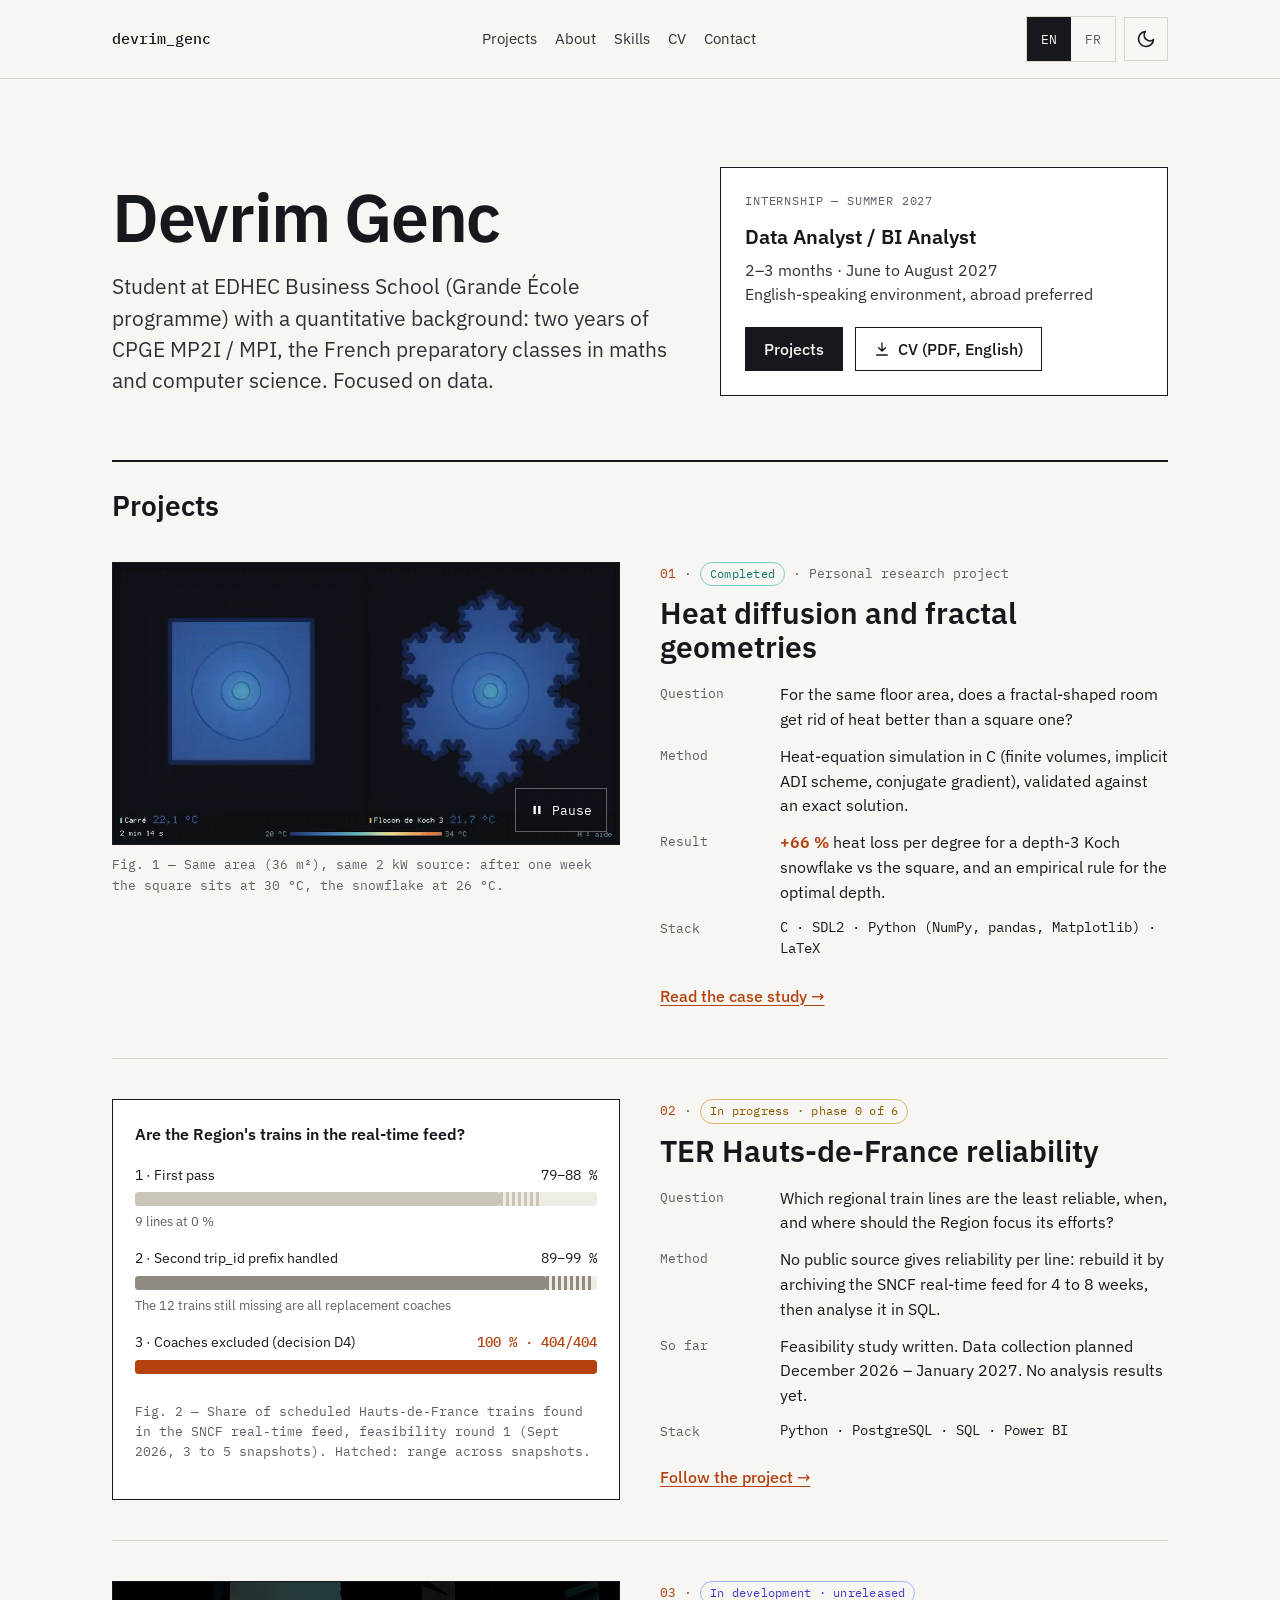
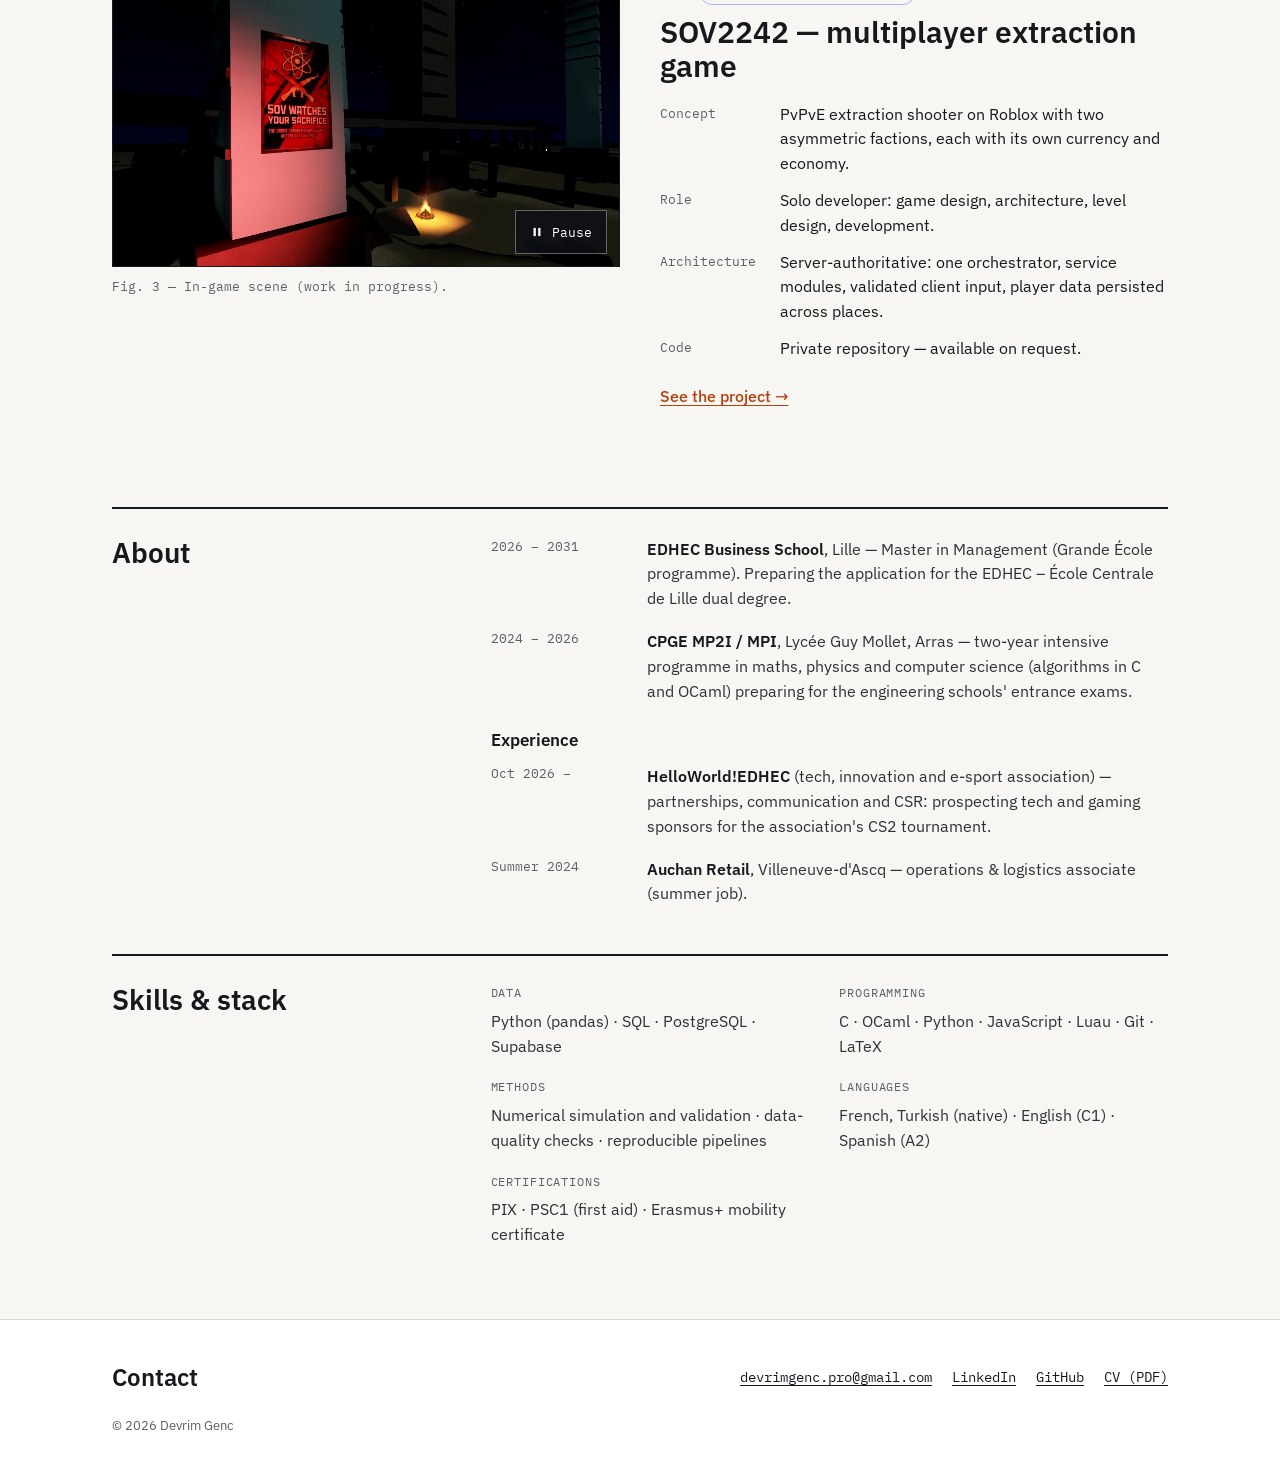
==== index.html @ 893f9be5 "Portfolio: home, three project pages, FR/EN and light/dark switches Static site for GitHub Pages (no" ====
<!doctype html>
<html lang="en" data-theme="light" data-title-en="Devrim Genc — Data portfolio" data-title-fr="Devrim Genc — Portfolio data">
<head>
<meta charset="utf-8">
<meta name="viewport" content="width=device-width, initial-scale=1">
<title>Devrim Genc — Data portfolio</title>
<meta name="description" data-i18n="content" data-content-en="Devrim Genc, EDHEC Business School student with a scientific background (CPGE MP2I / MPI), looking for a Data / BI Analyst internship in summer 2027. Projects: heat-diffusion simulation, TER rail reliability, SOV2242." data-content-fr="Devrim Genc, étudiant à l'EDHEC Business School issu de prépa scientifique (CPGE MP2I / MPI), cherche un stage Data / BI Analyst pour l'été 2027. Projets&nbsp;: simulation de diffusion thermique, fiabilité des TER, SOV2242." content="Devrim Genc, EDHEC Business School student with a scientific background (CPGE MP2I / MPI), looking for a Data / BI Analyst internship in summer 2027. Projects: heat-diffusion simulation, TER rail reliability, SOV2242.">
<meta name="theme-color" content="#F7F6F2">
<meta property="og:title" content="Devrim Genc — Data portfolio">
<meta property="og:type" content="website">
<meta property="og:url" content="https://devgnc.github.io/">
<link rel="icon" href="assets/img/favicon.svg" type="image/svg+xml">
<link rel="preload" href="assets/fonts/ibm-plex-sans-latin-400-normal.woff2" as="font" type="font/woff2" crossorigin>
<script>
  (function () {
    var d = document.documentElement, s = null;
    try { s = window.localStorage; } catch (e) {}
    var l = s && s.getItem("lang");
    if (l === "fr" || l === "en") d.lang = l;
    var t = s && s.getItem("theme");
    if (t !== "light" && t !== "dark") t = window.matchMedia && window.matchMedia("(prefers-color-scheme: dark)").matches ? "dark" : "light";
    d.setAttribute("data-theme", t);
  })();
</script>
<link rel="stylesheet" href="assets/css/style.css">
</head>
<body>
<a class="skip-link" href="#main"><span data-lang="en">Skip to content</span><span data-lang="fr">Aller au contenu</span></a>

<header class="site-header">
  <div class="wrap">
    <a class="brand" href="./">devrim_genc</a>
    <nav aria-label="Main" data-i18n="aria-label" data-aria-label-en="Main" data-aria-label-fr="Principale">
      <ul class="nav-links">
        <li><a href="#projects"><span data-lang="en">Projects</span><span data-lang="fr">Projets</span></a></li>
        <li><a href="#about"><span data-lang="en">About</span><span data-lang="fr">Parcours</span></a></li>
        <li><a href="#skills"><span data-lang="en">Skills</span><span data-lang="fr">Compétences</span></a></li>
        <li><a href="assets/cv/devrim-genc-cv.pdf">CV</a></li>
        <li><a href="#contact">Contact</a></li>
      </ul>
    </nav>
    <div class="controls">
      <div class="lang-switch" role="group" aria-label="Language / Langue">
        <button type="button" data-set-lang="en" aria-pressed="true" lang="en">EN</button>
        <button type="button" data-set-lang="fr" aria-pressed="false" lang="fr">FR</button>
      </div>
      <button type="button" class="theme-btn" data-theme-toggle aria-label="Switch to dark theme">
        <svg class="icon-moon" viewBox="0 0 24 24" fill="none" stroke="currentColor" stroke-width="2" stroke-linecap="round" stroke-linejoin="round" aria-hidden="true"><path d="M21 12.8A9 9 0 1 1 11.2 3a7 7 0 0 0 9.8 9.8z"/></svg>
        <svg class="icon-sun" viewBox="0 0 24 24" fill="none" stroke="currentColor" stroke-width="2" stroke-linecap="round" stroke-linejoin="round" aria-hidden="true"><circle cx="12" cy="12" r="4"/><path d="M12 2v2M12 20v2M4.9 4.9l1.4 1.4M17.7 17.7l1.4 1.4M2 12h2M20 12h2M4.9 19.1l1.4-1.4M17.7 6.3l1.4-1.4"/></svg>
      </button>
    </div>
  </div>
</header>

<main id="main">
  <div class="wrap">

    <section class="hero" aria-labelledby="name">
      <div>
        <h1 id="name">Devrim Genc</h1>
        <p class="lead" data-lang="en">Student at EDHEC Business School (Grande École programme) with a quantitative background: two years of CPGE MP2I / MPI, the French preparatory classes in maths and computer science. Focused on data.</p>
        <p class="lead" data-lang="fr">Étudiant à l'EDHEC Business School (Programme Grande École), au profil quantitatif&nbsp;: deux ans de CPGE MP2I / MPI, en mathématiques et informatique. Orienté data.</p>
      </div>
      <aside class="objective" aria-labelledby="objective-h">
        <p class="label" id="objective-h"><span data-lang="en">Internship — summer 2027</span><span data-lang="fr">Stage — été 2027</span></p>
        <p class="role">Data Analyst / BI Analyst</p>
        <p class="details" data-lang="en">2–3 months · June to August 2027<br>English-speaking environment, abroad preferred</p>
        <p class="details" data-lang="fr">2 à 3 mois · juin à août 2027<br>Environnement anglophone, de préférence à l'étranger</p>
        <div class="btn-row">
          <a class="btn btn--primary" href="#projects"><span data-lang="en">Projects</span><span data-lang="fr">Projets</span></a>
          <a class="btn btn--ghost" href="assets/cv/devrim-genc-cv.pdf">
            <svg viewBox="0 0 24 24" fill="none" stroke="currentColor" stroke-width="2" stroke-linecap="round" aria-hidden="true"><path d="M12 3v12m0 0-5-5m5 5 5-5M4 21h16"/></svg>
            <span data-lang="en">CV (PDF, English)</span><span data-lang="fr">CV (PDF, anglais)</span>
          </a>
        </div>
      </aside>
    </section>

    <section class="section" id="projects" aria-labelledby="projects-h">
      <h2 id="projects-h"><span data-lang="en">Projects</span><span data-lang="fr">Projets</span></h2>

      <!-- 01 · Heat diffusion -->
      <article class="project" aria-labelledby="p1">
        <figure>
          <div class="media media--sim frame">
            <video autoplay muted loop playsinline preload="metadata" poster="assets/img/diffusion-poster.webp" data-i18n="aria-label" aria-label="Animation: a square room and a Koch snowflake room of equal area heated by the same source for one week" data-aria-label-en="Animation: a square room and a Koch snowflake room of equal area heated by the same source for one week" data-aria-label-fr="Animation&nbsp;: une pièce carrée et une pièce en flocon de Koch de même aire, chauffées par la même source pendant une semaine">
              <source src="assets/video/diffusion.webm" type="video/webm">
              <source src="assets/video/diffusion.mp4" type="video/mp4">
            </video>
            <button type="button" class="media-toggle" aria-pressed="false">
              <svg class="icon-pause" viewBox="0 0 24 24" fill="currentColor" aria-hidden="true"><rect x="6" y="5" width="4" height="14"/><rect x="14" y="5" width="4" height="14"/></svg>
              <svg class="icon-play" viewBox="0 0 24 24" fill="currentColor" aria-hidden="true"><path d="M7 5v14l12-7z"/></svg>
              <span class="t-pause"><span data-lang="en">Pause</span><span data-lang="fr">Pause</span></span>
              <span class="t-play"><span data-lang="en">Play</span><span data-lang="fr">Lecture</span></span>
            </button>
          </div>
          <figcaption>
            <span data-lang="en">Fig. 1 — Same area (36 m²), same 2 kW source: after one week the square sits at 30 °C, the snowflake at 26 °C.</span>
            <span data-lang="fr">Fig. 1 — Même aire (36 m²), même source de 2 kW&nbsp;: après une semaine, le carré est à 30 °C, le flocon à 26 °C.</span>
          </figcaption>
        </figure>
        <div>
          <p class="kicker"><span class="num">01</span><span>·</span><span class="badge badge--done"><span data-lang="en">Completed</span><span data-lang="fr">Terminé</span></span><span>·</span><span data-lang="en">Personal research project</span><span data-lang="fr">Projet de recherche personnel</span></p>
          <h3 id="p1"><span data-lang="en">Heat diffusion and fractal geometries</span><span data-lang="fr">Diffusion thermique et géométries fractales</span></h3>
          <dl class="facts">
            <dt>Question</dt>
            <dd data-lang="en">For the same floor area, does a fractal-shaped room get rid of heat better than a square one?</dd>
            <dd data-lang="fr">À aire égale, une pièce en forme de fractale évacue-t-elle mieux la chaleur qu'une pièce carrée&nbsp;?</dd>
            <dt><span data-lang="en">Method</span><span data-lang="fr">Méthode</span></dt>
            <dd data-lang="en">Heat-equation simulation in C (finite volumes, implicit ADI scheme, conjugate gradient), validated against an exact solution.</dd>
            <dd data-lang="fr">Simulation de l'équation de la chaleur en C (volumes finis, schéma implicite ADI, gradient conjugué), validée sur une solution exacte.</dd>
            <dt><span data-lang="en">Result</span><span data-lang="fr">Résultat</span></dt>
            <dd data-lang="en"><strong>+66&nbsp;%</strong> heat loss per degree for a depth-3 Koch snowflake vs the square, and an empirical rule for the optimal depth.</dd>
            <dd data-lang="fr"><strong>+66&nbsp;%</strong> de chaleur évacuée par degré pour un flocon de Koch de profondeur 3 face au carré, et une règle empirique pour la profondeur optimale.</dd>
            <dt>Stack</dt>
            <dd class="stack">C · SDL2 · Python (NumPy, pandas, Matplotlib) · LaTeX</dd>
          </dl>
          <a class="more" href="projects/heat-diffusion.html"><span data-lang="en">Read the case study →</span><span data-lang="fr">Lire l'étude →</span></a>
        </div>
      </article>

      <!-- 02 · TER -->
      <article class="project" aria-labelledby="p2">
        <figure class="chart">
          <p class="chart-title"><span data-lang="en">Are the Region's trains in the real-time feed?</span><span data-lang="fr">Les trains de la Région sont-ils dans le flux temps réel&nbsp;?</span></p>
          <ol class="chart-rows">
            <li class="chart-row">
              <div class="row-head"><span><span data-lang="en">1 · First pass</span><span data-lang="fr">1 · Premier passage</span></span><span class="row-value">79–88&nbsp;%</span></div>
              <div class="bar bar--1" aria-hidden="true"><span style="width:79%"></span><span class="range" style="left:79%;width:9%"></span></div>
              <p class="row-note"><span data-lang="en">9 lines at 0&nbsp;%</span><span data-lang="fr">9 lignes à 0&nbsp;%</span></p>
            </li>
            <li class="chart-row">
              <div class="row-head"><span><span data-lang="en">2 · Second trip_id prefix handled</span><span data-lang="fr">2 · Second préfixe de trip_id pris en compte</span></span><span class="row-value">89–99&nbsp;%</span></div>
              <div class="bar bar--2" aria-hidden="true"><span style="width:89%"></span><span class="range" style="left:89%;width:10%"></span></div>
              <p class="row-note"><span data-lang="en">The 12 trains still missing are all replacement coaches</span><span data-lang="fr">Les 12 trains encore absents sont tous des cars de remplacement</span></p>
            </li>
            <li class="chart-row chart-row--final">
              <div class="row-head"><span><span data-lang="en">3 · Coaches excluded (decision D4)</span><span data-lang="fr">3 · Cars exclus (décision D4)</span></span><span class="row-value">100&nbsp;% · 404/404</span></div>
              <div class="bar bar--3" aria-hidden="true"><span style="width:100%"></span></div>
            </li>
          </ol>
          <figcaption>
            <span data-lang="en">Fig. 2 — Share of scheduled Hauts-de-France trains found in the SNCF real-time feed, feasibility round 1 (Sept 2026, 3 to 5 snapshots). Hatched: range across snapshots.</span>
            <span data-lang="fr">Fig. 2 — Part des trains Hauts-de-France prévus retrouvés dans le flux temps réel SNCF, série de mesures 1 (sept. 2026, 3 à 5 photos du flux). Hachures&nbsp;: écart entre photos.</span>
          </figcaption>
        </figure>
        <div>
          <p class="kicker"><span class="num">02</span><span>·</span><span class="badge badge--progress"><span data-lang="en">In progress · phase 0 of 6</span><span data-lang="fr">En cours · phase 0 sur 6</span></span></p>
          <h3 id="p2"><span data-lang="en">TER Hauts-de-France reliability</span><span data-lang="fr">Fiabilité des TER Hauts-de-France</span></h3>
          <dl class="facts">
            <dt>Question</dt>
            <dd data-lang="en">Which regional train lines are the least reliable, when, and where should the Region focus its efforts?</dd>
            <dd data-lang="fr">Quelles lignes TER sont les moins fiables, à quels moments, et où la Région devrait-elle concentrer ses efforts&nbsp;?</dd>
            <dt><span data-lang="en">Method</span><span data-lang="fr">Méthode</span></dt>
            <dd data-lang="en">No public source gives reliability per line: rebuild it by archiving the SNCF real-time feed for 4 to 8 weeks, then analyse it in SQL.</dd>
            <dd data-lang="fr">Aucune source publique ne donne la régularité par ligne&nbsp;: la reconstruire en archivant le flux temps réel SNCF pendant 4 à 8 semaines, puis l'analyser en SQL.</dd>
            <dt><span data-lang="en">So far</span><span data-lang="fr">À ce stade</span></dt>
            <dd data-lang="en">Feasibility study written. Data collection planned December 2026 – January 2027. No analysis results yet.</dd>
            <dd data-lang="fr">Étude de faisabilité rédigée. Collecte prévue de décembre 2026 à janvier 2027. Pas encore de résultats d'analyse.</dd>
            <dt>Stack</dt>
            <dd class="stack">Python · PostgreSQL · SQL · Power BI</dd>
          </dl>
          <a class="more" href="projects/ter-reliability.html"><span data-lang="en">Follow the project →</span><span data-lang="fr">Suivre le projet →</span></a>
        </div>
      </article>

      <!-- 03 · SOV2242 -->
      <article class="project" aria-labelledby="p3">
        <figure>
          <div class="media frame">
            <video autoplay muted loop playsinline preload="metadata" poster="assets/img/sov2242-poster.webp" data-i18n="aria-label" aria-label="SOV2242 in-game scene at night: a propaganda poster reading “Sov watches your sacrifice” next to a campfire" data-aria-label-en="SOV2242 in-game scene at night: a propaganda poster reading “Sov watches your sacrifice” next to a campfire" data-aria-label-fr="Scène de SOV2242 de nuit&nbsp;: une affiche de propagande « Sov watches your sacrifice » à côté d'un feu de camp">
              <source src="assets/video/sov2242-campfire.webm" type="video/webm">
              <source src="assets/video/sov2242-campfire.mp4" type="video/mp4">
            </video>
            <button type="button" class="media-toggle" aria-pressed="false">
              <svg class="icon-pause" viewBox="0 0 24 24" fill="currentColor" aria-hidden="true"><rect x="6" y="5" width="4" height="14"/><rect x="14" y="5" width="4" height="14"/></svg>
              <svg class="icon-play" viewBox="0 0 24 24" fill="currentColor" aria-hidden="true"><path d="M7 5v14l12-7z"/></svg>
              <span class="t-pause"><span data-lang="en">Pause</span><span data-lang="fr">Pause</span></span>
              <span class="t-play"><span data-lang="en">Play</span><span data-lang="fr">Lecture</span></span>
            </button>
          </div>
          <figcaption>
            <span data-lang="en">Fig. 3 — In-game scene (work in progress).</span>
            <span data-lang="fr">Fig. 3 — Scène du jeu (en cours de développement).</span>
          </figcaption>
        </figure>
        <div>
          <p class="kicker"><span class="num">03</span><span>·</span><span class="badge badge--dev"><span data-lang="en">In development · unreleased</span><span data-lang="fr">En développement · non publié</span></span></p>
          <h3 id="p3"><span data-lang="en">SOV2242 — multiplayer extraction game</span><span data-lang="fr">SOV2242 — jeu d'extraction multijoueur</span></h3>
          <dl class="facts">
            <dt>Concept</dt>
            <dd data-lang="en">PvPvE extraction shooter on Roblox with two asymmetric factions, each with its own currency and economy.</dd>
            <dd data-lang="fr">Jeu de tir d'extraction PvPvE sur Roblox, avec deux factions asymétriques qui ont chacune leur monnaie et leur économie.</dd>
            <dt><span data-lang="en">Role</span><span data-lang="fr">Rôle</span></dt>
            <dd data-lang="en">Solo developer: game design, architecture, level design, development.</dd>
            <dd data-lang="fr">Développeur seul sur le projet&nbsp;: game design, architecture, level design, développement.</dd>
            <dt>Architecture</dt>
            <dd data-lang="en">Server-authoritative: one orchestrator, service modules, validated client input, player data persisted across places.</dd>
            <dd data-lang="fr">Serveur autoritaire&nbsp;: un orchestrateur, des modules de services, des entrées client validées, des données joueur conservées d'une place à l'autre.</dd>
            <dt>Code</dt>
            <dd data-lang="en">Private repository — available on request.</dd>
            <dd data-lang="fr">Dépôt privé — disponible sur demande.</dd>
          </dl>
          <a class="more" href="projects/sov2242.html"><span data-lang="en">See the project →</span><span data-lang="fr">Voir le projet →</span></a>
        </div>
      </article>
    </section>

    <section class="section split" id="about" aria-labelledby="about-h">
      <h2 id="about-h"><span data-lang="en">About</span><span data-lang="fr">Parcours</span></h2>
      <div>
        <ol class="timeline">
          <li>
            <span class="when">2026 – 2031</span>
            <span class="what" data-lang="en"><strong>EDHEC Business School</strong>, Lille — Master in Management (Grande École programme). Preparing the application for the EDHEC – École Centrale de Lille dual degree.</span>
            <span class="what" data-lang="fr"><strong>EDHEC Business School</strong>, Lille — Programme Grande École. Candidature en préparation pour le double diplôme EDHEC – École Centrale de Lille.</span>
          </li>
          <li>
            <span class="when">2024 – 2026</span>
            <span class="what" data-lang="en"><strong>CPGE MP2I / MPI</strong>, Lycée Guy Mollet, Arras — two-year intensive programme in maths, physics and computer science (algorithms in C and OCaml) preparing for the engineering schools' entrance exams.</span>
            <span class="what" data-lang="fr"><strong>CPGE MP2I / MPI</strong>, lycée Guy Mollet, Arras — mathématiques, physique et informatique (algorithmique en C et OCaml), préparation aux concours des écoles d'ingénieurs.</span>
          </li>
        </ol>

        <h3 class="sub-h"><span data-lang="en">Experience</span><span data-lang="fr">Expérience</span></h3>
        <ol class="timeline">
          <li>
            <span class="when"><span data-lang="en">Oct 2026 –</span><span data-lang="fr">oct. 2026 –</span></span>
            <span class="what" data-lang="en"><strong>HelloWorld!EDHEC</strong> (tech, innovation and e-sport association) — partnerships, communication and CSR: prospecting tech and gaming sponsors for the association's CS2 tournament.</span>
            <span class="what" data-lang="fr"><strong>HelloWorld!EDHEC</strong> (association tech, innovation et e-sport) — pôles partenariats, communication et RSE&nbsp;: prospection de sponsors tech et gaming pour le tournoi CS2 de l'association.</span>
          </li>
          <li>
            <span class="when"><span data-lang="en">Summer 2024</span><span data-lang="fr">Été 2024</span></span>
            <span class="what" data-lang="en"><strong>Auchan Retail</strong>, Villeneuve-d'Ascq — operations &amp; logistics associate (summer job).</span>
            <span class="what" data-lang="fr"><strong>Auchan Retail</strong>, Villeneuve-d'Ascq — employé opérations et logistique (job d'été).</span>
          </li>
        </ol>
      </div>
    </section>

    <section class="section split" id="skills" aria-labelledby="skills-h">
      <h2 id="skills-h"><span data-lang="en">Skills &amp; stack</span><span data-lang="fr">Compétences</span></h2>
      <div class="skills">
        <div><span class="label">Data</span><p>Python (pandas) · SQL · PostgreSQL · Supabase</p></div>
        <div><span class="label"><span data-lang="en">Programming</span><span data-lang="fr">Programmation</span></span><p>C · OCaml · Python · JavaScript · Luau · Git · LaTeX</p></div>
        <div><span class="label"><span data-lang="en">Methods</span><span data-lang="fr">Méthodes</span></span><p data-lang="en">Numerical simulation and validation · data-quality checks · reproducible pipelines</p><p data-lang="fr">Simulation numérique et validation · contrôle de la qualité des données · chaînes de traitement reproductibles</p></div>
        <div><span class="label"><span data-lang="en">Languages</span><span data-lang="fr">Langues</span></span><p data-lang="en">French, Turkish (native) · English (C1) · Spanish (A2)</p><p data-lang="fr">Français, turc (langues maternelles) · anglais (C1) · espagnol (A2)</p></div>
        <div><span class="label">Certifications</span><p data-lang="en">PIX · PSC1 (first aid) · Erasmus+ mobility certificate</p><p data-lang="fr">PIX · PSC1 (premiers secours) · certificat de mobilité Erasmus+</p></div>
      </div>
    </section>

  </div>
</main>

<footer class="site-footer" id="contact">
  <div class="wrap">
    <h2>Contact</h2>
    <ul class="contact-links">
      <li><a href="mailto:devrimgenc.pro@gmail.com">devrimgenc.pro@gmail.com</a></li>
      <li><a href="https://www.linkedin.com/in/devrimgenc/">LinkedIn</a></li>
      <li><a href="https://github.com/devGnc">GitHub</a></li>
      <li><a href="assets/cv/devrim-genc-cv.pdf">CV (PDF)</a></li>
    </ul>
    <p class="fine">© 2026 Devrim Genc</p>
  </div>
</footer>

<script src="assets/js/main.js" defer></script>
</body>
</html>
---- assets/css/style.css ----
/* =========================================================
   devgnc.github.io — styles
   Mobile first. Two themes (light / dark) driven by
   html[data-theme]. Two languages driven by html[lang].
   ========================================================= */

/* ---------- Fonts (self-hosted, SIL Open Font License) ---------- */
@font-face { font-family: "IBM Plex Sans"; font-style: normal; font-weight: 400; font-display: swap; src: url("../fonts/ibm-plex-sans-latin-400-normal.woff2") format("woff2"); }
@font-face { font-family: "IBM Plex Sans"; font-style: normal; font-weight: 500; font-display: swap; src: url("../fonts/ibm-plex-sans-latin-500-normal.woff2") format("woff2"); }
@font-face { font-family: "IBM Plex Sans"; font-style: normal; font-weight: 600; font-display: swap; src: url("../fonts/ibm-plex-sans-latin-600-normal.woff2") format("woff2"); }
@font-face { font-family: "IBM Plex Mono"; font-style: normal; font-weight: 400; font-display: swap; src: url("../fonts/ibm-plex-mono-latin-400-normal.woff2") format("woff2"); }
@font-face { font-family: "IBM Plex Mono"; font-style: normal; font-weight: 500; font-display: swap; src: url("../fonts/ibm-plex-mono-latin-500-normal.woff2") format("woff2"); }

/* ---------- Theme tokens ---------- */
:root {
  --bg: #F7F6F2;
  --surface: #FFFFFF;
  --surface-2: #EFEDE6;
  --ink: #16181D;
  --ink-2: #2E3138;
  --muted: #5C5F66;
  --line: #D9D6CC;
  --rule: #16181D;
  --accent: #B4410E;
  --accent-hover: #8A3009;
  --on-accent: #FFFFFF;
  --btn-bg: #16181D;
  --btn-ink: #F7F6F2;
  --progress: #8A5A00;
  --progress-line: #D8B46A;
  --dev: #4338CA;
  --dev-line: #A5B4FC;
  --done: #0F766E;
  --done-line: #7CCFC4;
  --bar-1: #C9C5B8;
  --bar-2: #8F8B80;
  --bar-3: #B4410E;
  --figure-bg: #FFFFFF;
  --radius: 0px;
  --radius-sm: 0px;
  color-scheme: light;
}

html[data-theme="dark"] {
  --bg: #0E1116;
  --surface: #161B22;
  --surface-2: #12161C;
  --ink: #E6EAF0;
  --ink-2: #D2D8E0;
  --muted: #9AA4B2;
  --line: #2A313C;
  --rule: #E6EAF0;
  --accent: #5EEAD4;
  --accent-hover: #99F6E4;
  --on-accent: #0E1116;
  --btn-bg: #5EEAD4;
  --btn-ink: #0E1116;
  --progress: #F2B544;
  --progress-line: #5A4520;
  --dev: #A5B4FC;
  --dev-line: #343B6B;
  --done: #5EEAD4;
  --done-line: #234F4A;
  --bar-1: #3A4250;
  --bar-2: #7A8494;
  --bar-3: #F2B544;
  --figure-bg: #FFFFFF;
  --radius: 10px;
  --radius-sm: 6px;
  color-scheme: dark;
}

/* ---------- Language switching ----------
   Every translated element exists twice: data-lang="en" and data-lang="fr".
   Without JavaScript, English stays visible (html lang="en" by default). */
html:not([lang="fr"]) [data-lang="fr"],
html[lang="fr"] [data-lang="en"] {
  display: none !important;
}

/* ---------- Base ---------- */
*, *::before, *::after { box-sizing: border-box; }

html {
  -webkit-text-size-adjust: 100%;
  text-size-adjust: 100%;
  scroll-behavior: smooth;
}

body {
  margin: 0;
  background: var(--bg);
  color: var(--ink);
  font-family: "IBM Plex Sans", system-ui, -apple-system, "Segoe UI", Roboto, sans-serif;
  font-size: 1rem;
  line-height: 1.55;
  transition: background-color .2s ease, color .2s ease;
}

img, video { max-width: 100%; height: auto; display: block; }

a { color: var(--accent); text-underline-offset: 3px; }
a:hover { color: var(--accent-hover); }

:focus-visible {
  outline: 3px solid var(--accent);
  outline-offset: 3px;
}

.mono, code, kbd {
  font-family: "IBM Plex Mono", ui-monospace, SFMono-Regular, Menlo, Consolas, monospace;
}

h1, h2, h3 { line-height: 1.12; font-weight: 600; margin: 0; }

p { margin: 0; }

.visually-hidden {
  position: absolute !important;
  width: 1px; height: 1px;
  padding: 0; margin: -1px;
  overflow: hidden; clip: rect(0 0 0 0);
  white-space: nowrap; border: 0;
}

.skip-link {
  position: absolute;
  left: 12px; top: -60px;
  z-index: 100;
  padding: 10px 14px;
  background: var(--btn-bg);
  color: var(--btn-ink);
  text-decoration: none;
  border-radius: var(--radius-sm);
}
.skip-link:focus { top: 12px; }

.wrap {
  max-width: 1120px;
  margin: 0 auto;
  padding: 0 20px;
}

/* ---------- Header ---------- */
.site-header { border-bottom: 1px solid var(--line); }

.site-header .wrap {
  display: flex;
  flex-wrap: wrap;
  align-items: center;
  justify-content: space-between;
  gap: 8px 16px;
  padding-top: 12px;
  padding-bottom: 12px;
}

.brand {
  font-family: "IBM Plex Mono", monospace;
  font-weight: 500;
  font-size: .95rem;
  color: var(--ink);
  text-decoration: none;
  min-height: 44px;
  display: inline-flex;
  align-items: center;
}
.brand:hover { color: var(--ink); }

.nav-links {
  display: flex;
  flex-wrap: wrap;
  gap: 0 4px;
  margin: 0;
  padding: 0;
  list-style: none;
  order: 3;
  width: 100%;
}

.nav-links a {
  display: inline-flex;
  align-items: center;
  min-height: 44px;
  padding: 0 10px;
  color: var(--ink-2);
  text-decoration: none;
  font-size: .95rem;
}
.nav-links a:first-child { padding-left: 0; }
.nav-links li:first-child a { padding-left: 0; }
.nav-links a:hover { color: var(--accent); }
.nav-links a[aria-current="page"] { color: var(--ink); font-weight: 600; }

.controls { display: flex; align-items: center; gap: 8px; }

.lang-switch {
  display: inline-flex;
  border: 1px solid var(--line);
  border-radius: var(--radius-sm);
  overflow: hidden;
}
.lang-switch button {
  min-width: 44px;
  min-height: 44px;
  border: 0;
  background: transparent;
  color: var(--muted);
  font-family: "IBM Plex Mono", monospace;
  font-size: .8rem;
  cursor: pointer;
}
.lang-switch button[aria-pressed="true"] {
  background: var(--ink);
  color: var(--bg);
}

.theme-btn {
  width: 44px;
  height: 44px;
  display: inline-flex;
  align-items: center;
  justify-content: center;
  border: 1px solid var(--line);
  border-radius: var(--radius-sm);
  background: transparent;
  color: var(--ink);
  cursor: pointer;
}
.theme-btn svg { width: 20px; height: 20px; }
.theme-btn .icon-sun { display: none; }
html[data-theme="dark"] .theme-btn .icon-sun { display: block; }
html[data-theme="dark"] .theme-btn .icon-moon { display: none; }

@media (min-width: 760px) {
  .wrap { padding: 0 32px; }
  .site-header .wrap { padding-top: 16px; padding-bottom: 16px; }
  .nav-links { order: 0; width: auto; gap: 0 8px; margin-left: auto; }
  .nav-links li:first-child a { padding-left: 10px; }
}

/* ---------- Buttons, tags, badges ---------- */
.btn {
  display: inline-flex;
  align-items: center;
  gap: 8px;
  min-height: 44px;
  padding: 0 18px;
  border-radius: var(--radius-sm);
  font-weight: 500;
  text-decoration: none;
  border: 1px solid transparent;
}
.btn svg { width: 16px; height: 16px; flex: none; }
.btn--primary { background: var(--btn-bg); color: var(--btn-ink); }
.btn--primary:hover { color: var(--btn-ink); opacity: .9; }
.btn--ghost { border-color: var(--rule); color: var(--ink); }
html[data-theme="dark"] .btn--ghost { border-color: var(--line); }
.btn--ghost:hover { color: var(--accent); border-color: var(--accent); }

.btn-row { display: flex; flex-wrap: wrap; gap: 12px; }

.tags {
  display: flex;
  flex-wrap: wrap;
  gap: 8px;
  margin: 0;
  padding: 0;
  list-style: none;
  font-family: "IBM Plex Mono", monospace;
  font-size: .8rem;
}
.tags li {
  border: 1px solid var(--line);
  border-radius: 4px;
  padding: 5px 9px;
  color: var(--ink-2);
}

.badge {
  display: inline-block;
  font-family: "IBM Plex Mono", monospace;
  font-size: .75rem;
  letter-spacing: .02em;
  border: 1px solid currentColor;
  border-radius: 999px;
  padding: 2px 9px;
  white-space: nowrap;
}
.badge--done { color: var(--done); border-color: var(--done-line); }
.badge--progress { color: var(--progress); border-color: var(--progress-line); }
.badge--dev { color: var(--dev); border-color: var(--dev-line); }

.kicker {
  font-family: "IBM Plex Mono", monospace;
  font-size: .8rem;
  color: var(--muted);
  display: flex;
  flex-wrap: wrap;
  align-items: center;
  gap: 6px 8px;
  margin-bottom: 10px;
}
.kicker .num { color: var(--accent); }

.label {
  font-family: "IBM Plex Mono", monospace;
  font-size: .75rem;
  text-transform: uppercase;
  letter-spacing: .07em;
  color: var(--muted);
}

/* ---------- Hero ---------- */
.hero {
  display: grid;
  gap: 32px;
  padding: 48px 0 48px;
}
.hero h1 {
  font-size: clamp(2.6rem, 9vw, 4.25rem);
  letter-spacing: -0.02em;
  line-height: 1.02;
}
.hero .lead {
  font-size: clamp(1.1rem, 2.4vw, 1.3rem);
  line-height: 1.5;
  color: var(--ink-2);
  margin-top: 20px;
  max-width: 36em;
}

.objective {
  border: 1px solid var(--rule);
  border-radius: var(--radius);
  background: var(--surface);
  padding: 24px;
}
html[data-theme="dark"] .objective { border-color: var(--line); }
.objective .role { font-size: 1.25rem; font-weight: 600; margin: 10px 0 6px; }
.objective .details { color: var(--ink-2); margin-bottom: 20px; }

@media (min-width: 860px) {
  .hero {
    grid-template-columns: minmax(0, 1.25fr) minmax(0, 1fr);
    align-items: end;
    gap: 48px;
    padding: 88px 0 64px;
  }
}

/* ---------- Sections ---------- */
.section {
  border-top: 2px solid var(--rule);
  padding: 28px 0 48px;
}
html[data-theme="dark"] .section { border-top-width: 1px; }

.section > h2,
.section-head h2 { font-size: 1.75rem; }

.split { display: grid; gap: 24px; }
@media (min-width: 860px) {
  .split { grid-template-columns: minmax(0, 1fr) minmax(0, 2fr); gap: 40px; }
}

/* ---------- Project rows (home) ---------- */
.project {
  display: grid;
  gap: 28px;
  padding: 32px 0;
  border-bottom: 1px solid var(--line);
}
.project:last-child { border-bottom: 0; }
.project h3 { font-size: clamp(1.5rem, 3.5vw, 1.9rem); margin-bottom: 18px; }
.project .more {
  display: inline-flex;
  align-items: center;
  min-height: 44px;
  margin-top: 14px;
  font-weight: 500;
}

@media (min-width: 860px) {
  .project { grid-template-columns: minmax(0, 1fr) minmax(0, 1fr); gap: 40px; padding: 40px 0; }
}

.facts {
  margin: 0;
  display: grid;
  grid-template-columns: 1fr;
  gap: 4px 16px;
}
.facts dt {
  font-family: "IBM Plex Mono", monospace;
  font-size: .8rem;
  color: var(--muted);
  padding-top: 8px;
}
.facts dd { margin: 0; }
.facts .stack { font-family: "IBM Plex Mono", monospace; font-size: .875rem; }
.facts strong { color: var(--accent); }
@media (min-width: 520px) {
  .facts { grid-template-columns: 104px 1fr; row-gap: 12px; }
  .facts dt { padding-top: 2px; }
}

/* ---------- Figures & media ---------- */
figure { margin: 0; }
figcaption {
  font-family: "IBM Plex Mono", monospace;
  font-size: .8rem;
  line-height: 1.6;
  color: var(--muted);
  margin-top: 10px;
}

.frame {
  border: 1px solid var(--rule);
  border-radius: var(--radius-sm);
  overflow: hidden;
  background: #0E1116;
}
html[data-theme="dark"] .frame { border-color: var(--line); }

.plot {
  background: var(--figure-bg);
  border: 1px solid var(--line);
  border-radius: var(--radius-sm);
  width: 100%;
}

.media { position: relative; }
.media video { width: 100%; aspect-ratio: 16 / 9; object-fit: cover; }
.media--sim video { aspect-ratio: 840 / 468; object-fit: contain; }

.media-toggle {
  position: absolute;
  right: 12px;
  bottom: 12px;
  min-height: 44px;
  padding: 0 14px;
  display: inline-flex;
  align-items: center;
  gap: 8px;
  border: 1px solid rgba(255,255,255,.35);
  border-radius: var(--radius-sm);
  background: rgba(14,17,22,.82);
  color: #FFFFFF;
  font-family: "IBM Plex Mono", monospace;
  font-size: .8rem;
  cursor: pointer;
}
.media-toggle svg { width: 14px; height: 14px; }
.media-toggle .icon-play { display: none; }
.media.is-paused .media-toggle .icon-play { display: block; }
.media.is-paused .media-toggle .icon-pause { display: none; }

.media:not(.is-paused) .t-play,
.media.is-paused .t-pause { display: none; }

.gallery { display: grid; gap: 20px; }
@media (min-width: 760px) { .gallery { grid-template-columns: repeat(2, minmax(0, 1fr)); } }

/* ---------- Coverage chart (TER) ---------- */
.chart {
  border: 1px solid var(--rule);
  border-radius: var(--radius);
  background: var(--surface);
  padding: 22px;
  display: flex;
  flex-direction: column;
  gap: 18px;
}
html[data-theme="dark"] .chart { border-color: var(--line); }
.chart-title { font-weight: 600; }
.chart-rows { list-style: none; margin: 0; padding: 0; display: flex; flex-direction: column; gap: 16px; font-size: .875rem; }
.chart-row .row-head { display: flex; justify-content: space-between; gap: 12px; margin-bottom: 6px; }
.chart-row .row-value { font-family: "IBM Plex Mono", monospace; white-space: nowrap; }
.chart-row .row-note { margin-top: 6px; color: var(--muted); font-size: .8rem; }
.bar { position: relative; height: 14px; background: var(--surface-2); border-radius: 3px; overflow: hidden; }
.bar span { position: absolute; top: 0; bottom: 0; left: 0; border-radius: 3px; }
.bar .range { border-radius: 0; background-image: repeating-linear-gradient(90deg, currentColor 0 3px, transparent 3px 6px); }
.bar--1 span { background: var(--bar-1); color: var(--bar-1); }
.bar--2 span { background: var(--bar-2); color: var(--bar-2); }
.bar--1 .range, .bar--2 .range { background-color: transparent; }
.bar--3 span { background: var(--bar-3); }
.chart-row--final .row-value { color: var(--bar-3); font-weight: 500; }

/* ---------- Diagrams (pipeline, game loop, architecture) ---------- */
.flow {
  list-style: none;
  margin: 0;
  padding: 0;
  display: flex;
  flex-wrap: wrap;
  align-items: center;
  gap: 8px;
  font-family: "IBM Plex Mono", monospace;
  font-size: .8rem;
}
.flow li { display: inline-flex; align-items: center; gap: 8px; }
.flow li + li::before { content: "→"; color: var(--muted); }
.flow .node {
  border: 1px solid var(--line);
  border-radius: 4px;
  padding: 7px 10px;
  background: var(--surface);
  color: var(--ink);
}
.flow .node small { display: block; color: var(--muted); font-size: .7rem; }

.diagram-box {
  border: 1px solid var(--rule);
  border-radius: var(--radius);
  background: var(--surface);
  padding: 22px;
}
html[data-theme="dark"] .diagram-box { border-color: var(--line); }

.arch { display: grid; gap: 14px; font-size: .875rem; }
.arch-layer { border: 1px solid var(--line); border-radius: var(--radius-sm); padding: 14px; background: var(--bg); }
.arch-layer h3 { margin: 0 0 8px; font-size: .9rem; font-weight: 600; }
.arch-layer p { color: var(--ink-2); }
.arch-modules { display: flex; flex-wrap: wrap; gap: 6px; margin: 10px 0 0; padding: 0; list-style: none; font-family: "IBM Plex Mono", monospace; font-size: .75rem; }
.arch-modules li { border: 1px solid var(--line); border-radius: 4px; padding: 3px 7px; background: var(--surface); }
.arch-link { text-align: center; font-family: "IBM Plex Mono", monospace; font-size: .75rem; color: var(--muted); }
@media (min-width: 860px) {
  .arch { grid-template-columns: 1fr auto 1fr; align-items: stretch; }
  .arch-link { align-self: center; }
  .arch-wide { grid-column: 1 / -1; }
}

/* ---------- Project pages ---------- */
.crumbs { font-family: "IBM Plex Mono", monospace; font-size: .8rem; color: var(--muted); margin-top: 32px; }
.crumbs a { color: var(--muted); }

.page-title {
  font-size: clamp(2.1rem, 6.5vw, 3.25rem);
  letter-spacing: -0.02em;
  line-height: 1.05;
  margin: 14px 0 16px;
  max-width: 20em;
}
.page-lead { font-size: clamp(1.05rem, 2.2vw, 1.2rem); color: var(--ink-2); max-width: 46em; }
.page-links { margin-top: 22px; display: flex; flex-wrap: wrap; gap: 10px; align-items: center; }

.summary {
  margin: 36px 0 0;
  display: grid;
  grid-template-columns: 1fr;
  border-top: 2px solid var(--rule);
  border-bottom: 1px solid var(--rule);
}
html[data-theme="dark"] .summary {
  border: 1px solid var(--line);
  border-radius: var(--radius);
  background: var(--surface);
}
.summary > div { padding: 18px 0; border-bottom: 1px solid var(--line); }
.summary > div:last-child { border-bottom: 0; }
html[data-theme="dark"] .summary > div { padding: 18px 20px; }
.summary .label { display: block; margin-bottom: 8px; }
.summary .big { display: block; font-size: 1.9rem; font-weight: 600; line-height: 1.1; color: var(--accent); }
.summary .big--plain { color: var(--ink); }
.summary .big--progress { color: var(--progress); }
.summary .sub { color: var(--ink-2); font-size: .95rem; }

@media (min-width: 640px) {
  .summary { grid-template-columns: repeat(2, minmax(0, 1fr)); }
  .summary > div { padding: 20px; border-bottom: 1px solid var(--line); }
  .summary > div:nth-child(odd) { border-right: 1px solid var(--line); padding-left: 0; }
  html[data-theme="dark"] .summary > div:nth-child(odd) { padding-left: 20px; }
}
@media (min-width: 1000px) {
  .summary { grid-template-columns: repeat(4, minmax(0, 1fr)); }
  .summary > div { border-bottom: 0; border-right: 1px solid var(--line); }
  .summary > div:nth-child(odd) { padding-left: 20px; }
  .summary > div:first-child { padding-left: 0; }
  html[data-theme="dark"] .summary > div:first-child { padding-left: 20px; }
  .summary > div:last-child { border-right: 0; }
}

.block { margin-top: 48px; }
.stack-grid { display: grid; gap: 28px; margin-top: 28px; }
.stack-grid > *, .split > *, .project > * { min-width: 0; }
.block-rule { border-top: 1px solid var(--line); padding-top: 28px; }
.block h2 { font-size: 1.6rem; }

.prose { display: flex; flex-direction: column; gap: 14px; color: var(--ink-2); max-width: 46em; }
.prose strong { color: var(--ink); }
.list { margin: 0; padding-left: 22px; display: flex; flex-direction: column; gap: 12px; color: var(--ink-2); }
.list strong { color: var(--ink); }

.cards { display: grid; gap: 14px; }
@media (min-width: 640px) { .cards { grid-template-columns: repeat(2, minmax(0, 1fr)); } }
.card {
  border: 1px solid var(--line);
  border-radius: var(--radius);
  background: var(--surface);
  padding: 18px;
}
.card h3 { font-size: 1.05rem; margin-bottom: 8px; }
.card p { color: var(--ink-2); font-size: .95rem; }
.card .label { display: block; margin-bottom: 6px; }

/* Phase tracker */
.phases { list-style: none; margin: 0; padding: 0; display: grid; gap: 8px; }
.phases li {
  display: grid;
  grid-template-columns: 34px 1fr;
  gap: 12px;
  align-items: start;
  padding: 10px 0;
  border-bottom: 1px solid var(--line);
}
.phases li:last-child { border-bottom: 0; }
.phase-dot {
  width: 34px; height: 34px;
  border-radius: 50%;
  border: 2px solid var(--line);
  display: inline-flex; align-items: center; justify-content: center;
  font-family: "IBM Plex Mono", monospace; font-size: .8rem;
  color: var(--muted);
}
.phases .is-current .phase-dot { border-color: var(--progress); color: var(--progress); font-weight: 600; }
.phase-name { font-weight: 600; }
.phase-when { color: var(--muted); font-size: .9rem; }
.phase-state { font-family: "IBM Plex Mono", monospace; font-size: .75rem; color: var(--progress); }

/* Data table with inline bars */
.table-wrap { overflow-x: auto; border: 1px solid var(--line); border-radius: var(--radius-sm); background: var(--surface); }
table { border-collapse: collapse; width: 100%; font-size: .9rem; min-width: 460px; }
caption { text-align: left; padding: 14px 16px 0; font-weight: 600; }
th, td { padding: 10px 16px; text-align: left; border-bottom: 1px solid var(--line); vertical-align: middle; }
thead th { font-family: "IBM Plex Mono", monospace; font-size: .75rem; text-transform: uppercase; letter-spacing: .05em; color: var(--muted); font-weight: 500; }
tbody tr:last-child th, tbody tr:last-child td { border-bottom: 0; }
td.num { font-family: "IBM Plex Mono", monospace; white-space: nowrap; }
.cell-bar { display: flex; align-items: center; gap: 10px; }
.cell-bar .bar { flex: 1; min-width: 60px; }
.cell-bar .bar span { background: var(--accent); }
.cell-bar .bar.is-short span { background: var(--bar-2); }

.next-nav {
  margin-top: 56px;
  border-top: 2px solid var(--rule);
  padding-top: 16px;
  display: flex;
  justify-content: space-between;
  flex-wrap: wrap;
  gap: 8px 16px;
}
html[data-theme="dark"] .next-nav { border-top-width: 1px; }
.next-nav a { min-height: 44px; display: inline-flex; align-items: center; font-weight: 500; }

/* ---------- About / skills ---------- */
.timeline { list-style: none; margin: 0; padding: 0; display: flex; flex-direction: column; gap: 18px; }
.timeline li { display: grid; gap: 2px 16px; }
.timeline .when { font-family: "IBM Plex Mono", monospace; font-size: .8rem; color: var(--muted); }
.timeline .what { color: var(--ink-2); }
.timeline .what strong { color: var(--ink); }
@media (min-width: 520px) { .timeline li { grid-template-columns: 140px 1fr; } }

.sub-h { font-size: 1.05rem; margin: 28px 0 14px; }

.skills { display: grid; gap: 20px; }
@media (min-width: 520px) { .skills { grid-template-columns: repeat(2, minmax(0, 1fr)); } }
.skills .label { display: block; margin-bottom: 6px; }
.skills p { color: var(--ink-2); }

/* ---------- Footer ---------- */
.site-footer { background: var(--surface); border-top: 1px solid var(--line); margin-top: 24px; }
.site-footer .wrap {
  display: flex;
  flex-wrap: wrap;
  align-items: center;
  justify-content: space-between;
  gap: 16px 24px;
  padding-top: 36px;
  padding-bottom: 36px;
}
.site-footer h2 { font-size: 1.5rem; }
.contact-links { display: flex; flex-wrap: wrap; gap: 4px 20px; margin: 0; padding: 0; list-style: none; font-family: "IBM Plex Mono", monospace; font-size: .875rem; }
.contact-links a { min-height: 44px; display: inline-flex; align-items: center; color: var(--ink); }
.contact-links a:hover { color: var(--accent); }
.fine { width: 100%; color: var(--muted); font-size: .8rem; }

/* ---------- Motion ---------- */
@media (prefers-reduced-motion: reduce) {
  html { scroll-behavior: auto; }
  body { transition: none; }
}
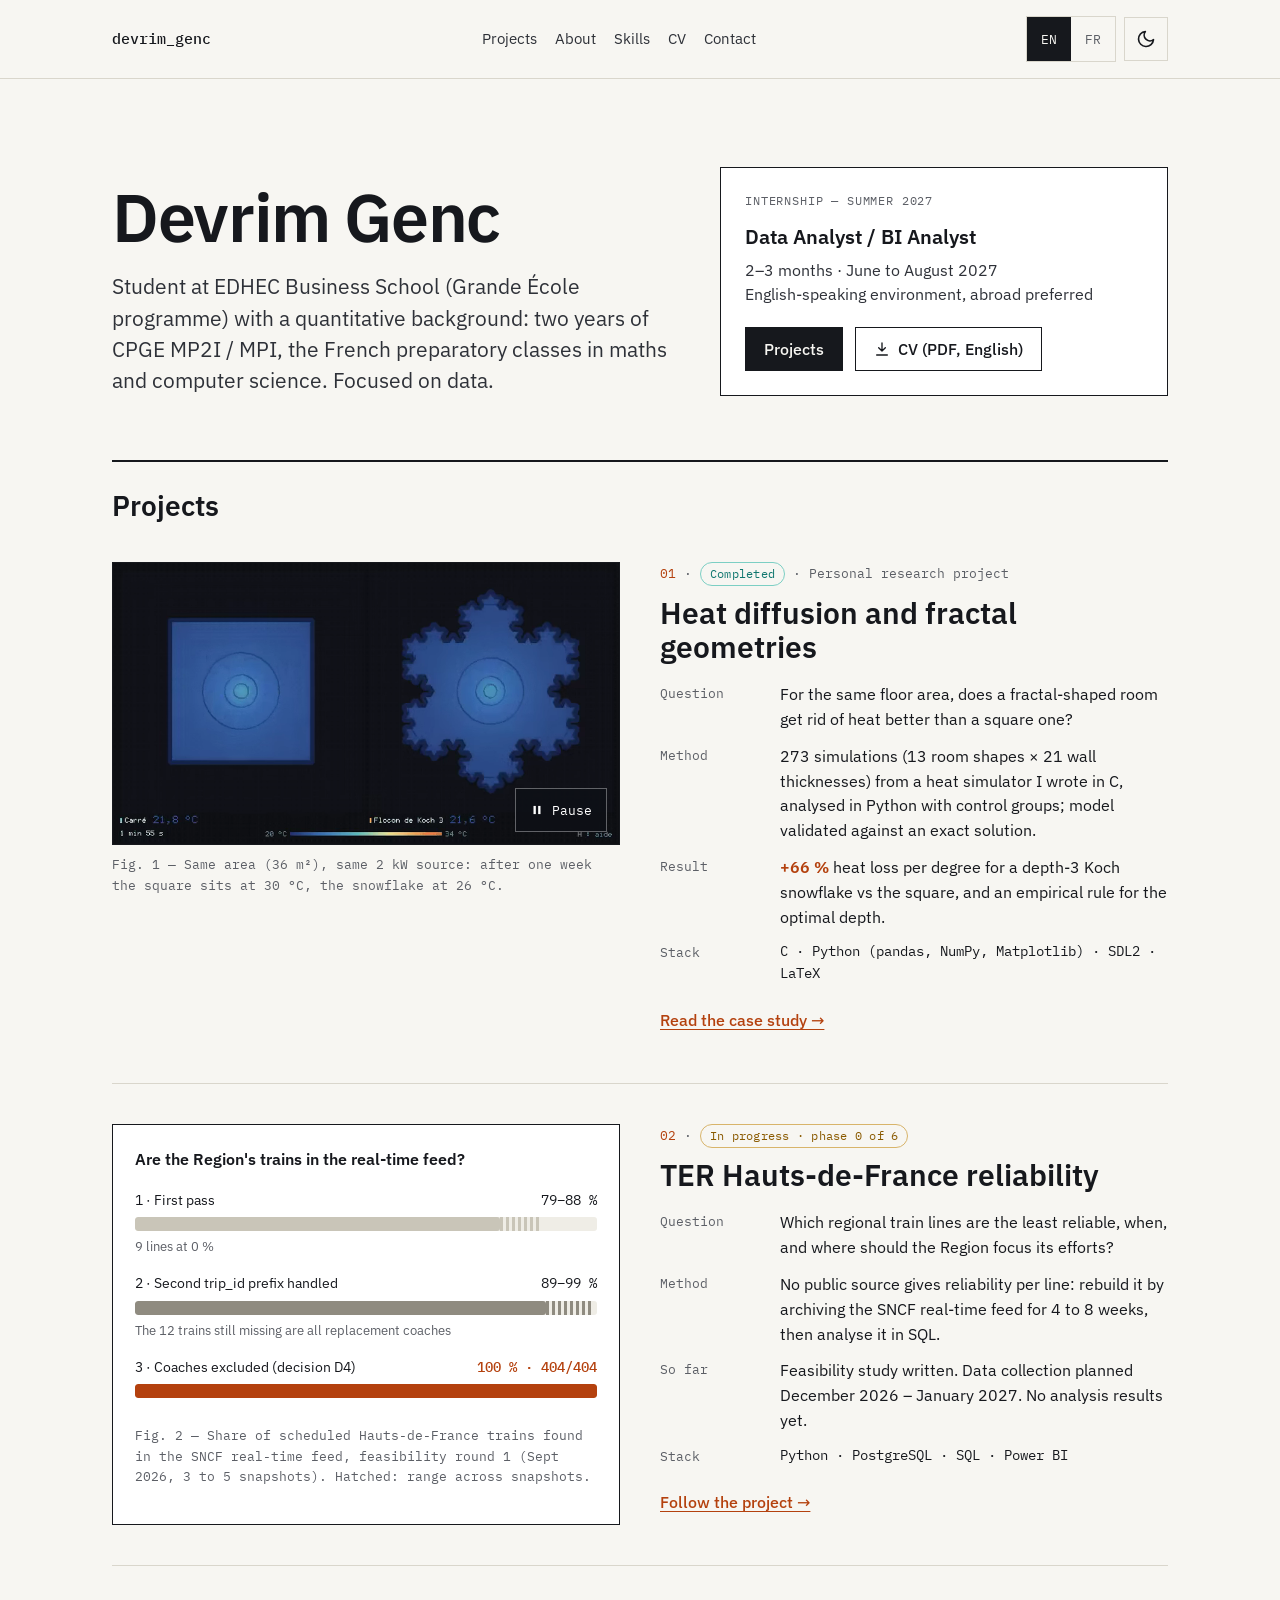
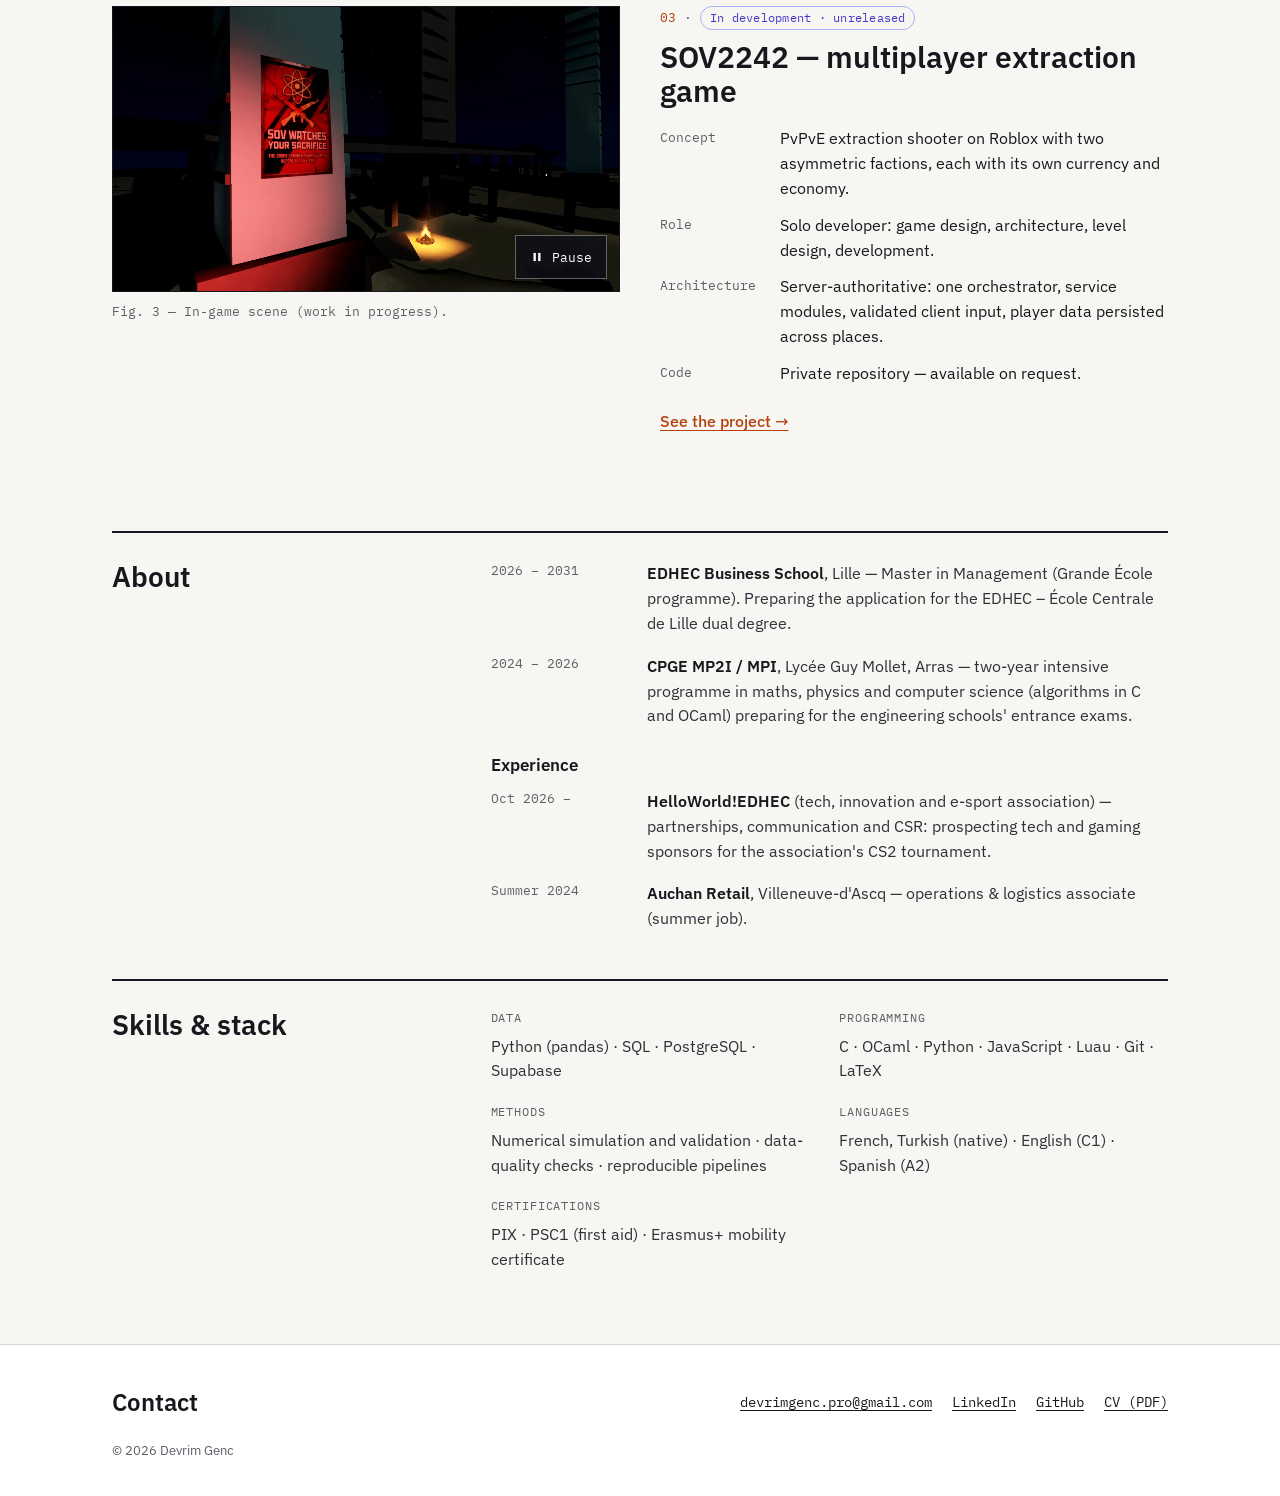
==== commit e6f06235: "Lead the heat page with the data analysis, trim SOV2242, add social preview - Heat diffusion: study " ====
--- a/index.html
+++ b/index.html
@@ -6,9 +6,17 @@
 <title>Devrim Genc — Data portfolio</title>
 <meta name="description" data-i18n="content" data-content-en="Devrim Genc, EDHEC Business School student with a scientific background (CPGE MP2I / MPI), looking for a Data / BI Analyst internship in summer 2027. Projects: heat-diffusion simulation, TER rail reliability, SOV2242." data-content-fr="Devrim Genc, étudiant à l'EDHEC Business School issu de prépa scientifique (CPGE MP2I / MPI), cherche un stage Data / BI Analyst pour l'été 2027. Projets&nbsp;: simulation de diffusion thermique, fiabilité des TER, SOV2242." content="Devrim Genc, EDHEC Business School student with a scientific background (CPGE MP2I / MPI), looking for a Data / BI Analyst internship in summer 2027. Projects: heat-diffusion simulation, TER rail reliability, SOV2242.">
 <meta name="theme-color" content="#F7F6F2">
+<meta property="og:type" content="website">
+<meta property="og:site_name" content="Devrim Genc">
 <meta property="og:title" content="Devrim Genc — Data portfolio">
-<meta property="og:type" content="website">
+<meta property="og:description" content="EDHEC Business School student with a scientific background, looking for a Data / BI Analyst internship in summer 2027.">
 <meta property="og:url" content="https://devgnc.github.io/">
+<meta property="og:image" content="https://devgnc.github.io/assets/img/og.jpg">
+<meta property="og:image:width" content="1200">
+<meta property="og:image:height" content="630">
+<meta property="og:image:alt" content="Devrim Genc — data portfolio">
+<meta name="twitter:card" content="summary_large_image">
+<link rel="canonical" href="https://devgnc.github.io/">
 <link rel="icon" href="assets/img/favicon.svg" type="image/svg+xml">
 <link rel="preload" href="assets/fonts/ibm-plex-sans-latin-400-normal.woff2" as="font" type="font/woff2" crossorigin>
 <script>
@@ -107,13 +115,13 @@
             <dd data-lang="en">For the same floor area, does a fractal-shaped room get rid of heat better than a square one?</dd>
             <dd data-lang="fr">À aire égale, une pièce en forme de fractale évacue-t-elle mieux la chaleur qu'une pièce carrée&nbsp;?</dd>
             <dt><span data-lang="en">Method</span><span data-lang="fr">Méthode</span></dt>
-            <dd data-lang="en">Heat-equation simulation in C (finite volumes, implicit ADI scheme, conjugate gradient), validated against an exact solution.</dd>
-            <dd data-lang="fr">Simulation de l'équation de la chaleur en C (volumes finis, schéma implicite ADI, gradient conjugué), validée sur une solution exacte.</dd>
+            <dd data-lang="en">273 simulations (13 room shapes × 21 wall thicknesses) from a heat simulator I wrote in C, analysed in Python with control groups; model validated against an exact solution.</dd>
+            <dd data-lang="fr">273 simulations (13 formes de pièce × 21 épaisseurs de mur) issues d'un simulateur thermique que j'ai écrit en C, analysées en Python avec des groupes témoins&nbsp;; modèle validé sur une solution exacte.</dd>
             <dt><span data-lang="en">Result</span><span data-lang="fr">Résultat</span></dt>
             <dd data-lang="en"><strong>+66&nbsp;%</strong> heat loss per degree for a depth-3 Koch snowflake vs the square, and an empirical rule for the optimal depth.</dd>
             <dd data-lang="fr"><strong>+66&nbsp;%</strong> de chaleur évacuée par degré pour un flocon de Koch de profondeur 3 face au carré, et une règle empirique pour la profondeur optimale.</dd>
             <dt>Stack</dt>
-            <dd class="stack">C · SDL2 · Python (NumPy, pandas, Matplotlib) · LaTeX</dd>
+            <dd class="stack">C · Python (pandas, NumPy, Matplotlib) · SDL2 · LaTeX</dd>
           </dl>
           <a class="more" href="projects/heat-diffusion.html"><span data-lang="en">Read the case study →</span><span data-lang="fr">Lire l'étude →</span></a>
         </div>
--- a/assets/css/style.css
+++ b/assets/css/style.css
@@ -542,6 +542,8 @@
   max-width: 20em;
 }
 .page-lead { font-size: clamp(1.05rem, 2.2vw, 1.2rem); color: var(--ink-2); max-width: 46em; }
+.page-context { margin-top: 14px; font-size: 1rem; color: var(--muted); }
+.page-context strong { color: var(--ink-2); }
 .page-links { margin-top: 22px; display: flex; flex-wrap: wrap; gap: 10px; align-items: center; }
 
 .summary {
